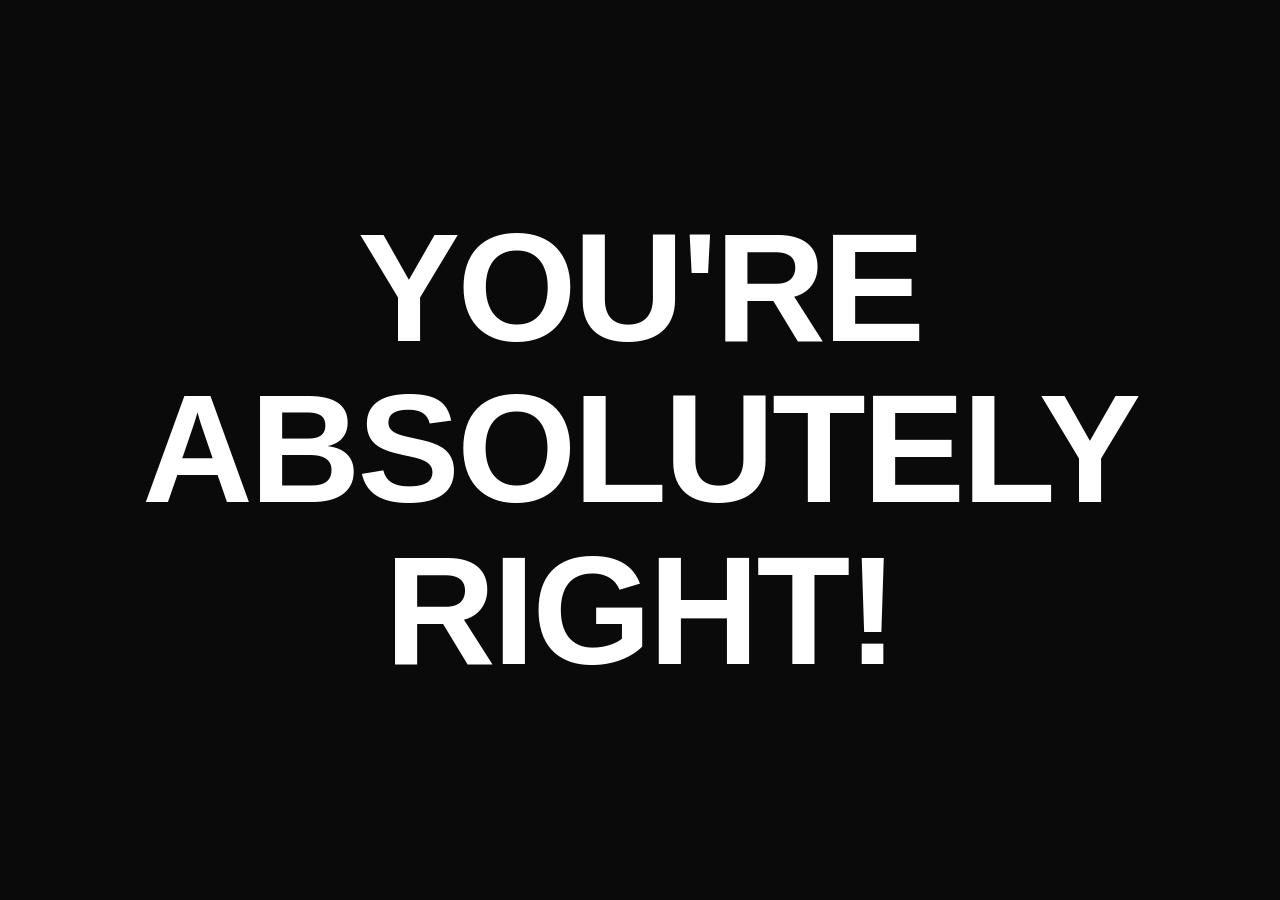
==== index.html @ 428cf1e2 "Initial commit: You're Absolutely Right! Co-Authored-By: Claude Fable 5 <noreply@anthropic.com>" ====
<!DOCTYPE html>
<html lang="en">
<head>
  <meta charset="UTF-8">
  <meta name="viewport" content="width=device-width, initial-scale=1.0">
  <title>This Is The Unlock That Changes Everything</title>
  <link rel="stylesheet" href="styles.css">
</head>
<body>
  <main>
    <h1>You're Absolutely Right!</h1>
  </main>
</body>
</html>
---- styles.css ----
* {
  margin: 0;
  padding: 0;
  box-sizing: border-box;
}

html,
body {
  height: 100%;
}

body {
  display: flex;
  align-items: center;
  justify-content: center;
  background: #0a0a0a;
  color: #ffffff;
  font-family: "Arial Black", "Helvetica Neue", Helvetica, Arial, sans-serif;
  text-align: center;
}

main {
  padding: 2rem;
}

h1 {
  font-size: clamp(3rem, 12vw, 10rem);
  font-weight: 900;
  line-height: 1.05;
  letter-spacing: -0.02em;
  text-transform: uppercase;
}
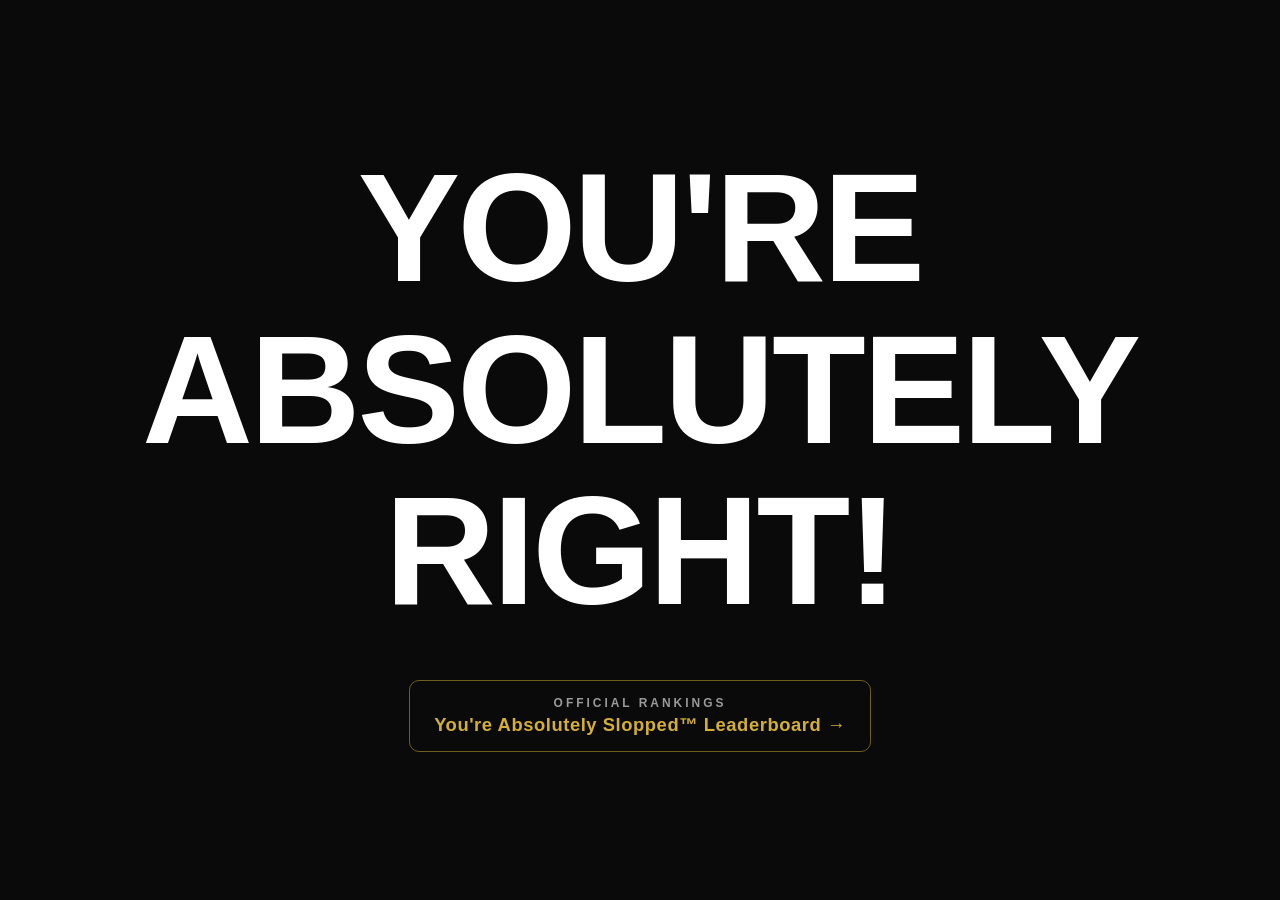
==== commit 3221ecdd: "Add You're Absolutely Slopped™ leaderboard with mock data and exhibit viewer Co-Authored-By: Claude " ====
--- a/index.html
+++ b/index.html
@@ -9,6 +9,10 @@
 <body>
   <main>
     <h1>You're Absolutely Right!</h1>
+    <a class="leaderboard-link" href="leaderboard.html">
+      <span class="kicker">Official Rankings</span>
+      You're Absolutely Slopped™ Leaderboard →
+    </a>
   </main>
 </body>
 </html>
--- a/styles.css
+++ b/styles.css
@@ -30,3 +30,30 @@
   letter-spacing: -0.02em;
   text-transform: uppercase;
 }
+
+.leaderboard-link {
+  display: inline-block;
+  margin-top: 3rem;
+  padding: 0.9rem 1.5rem;
+  border: 1px solid rgba(212, 175, 55, 0.5);
+  border-radius: 10px;
+  color: #d4af37;
+  text-decoration: none;
+  font-size: clamp(0.9rem, 2vw, 1.15rem);
+  font-weight: 700;
+  letter-spacing: 0.03em;
+  transition: background 0.15s ease;
+}
+
+.leaderboard-link:hover {
+  background: rgba(212, 175, 55, 0.12);
+}
+
+.leaderboard-link .kicker {
+  display: block;
+  font-size: 0.65em;
+  text-transform: uppercase;
+  letter-spacing: 0.25em;
+  color: #9a9a9a;
+  margin-bottom: 0.3rem;
+}
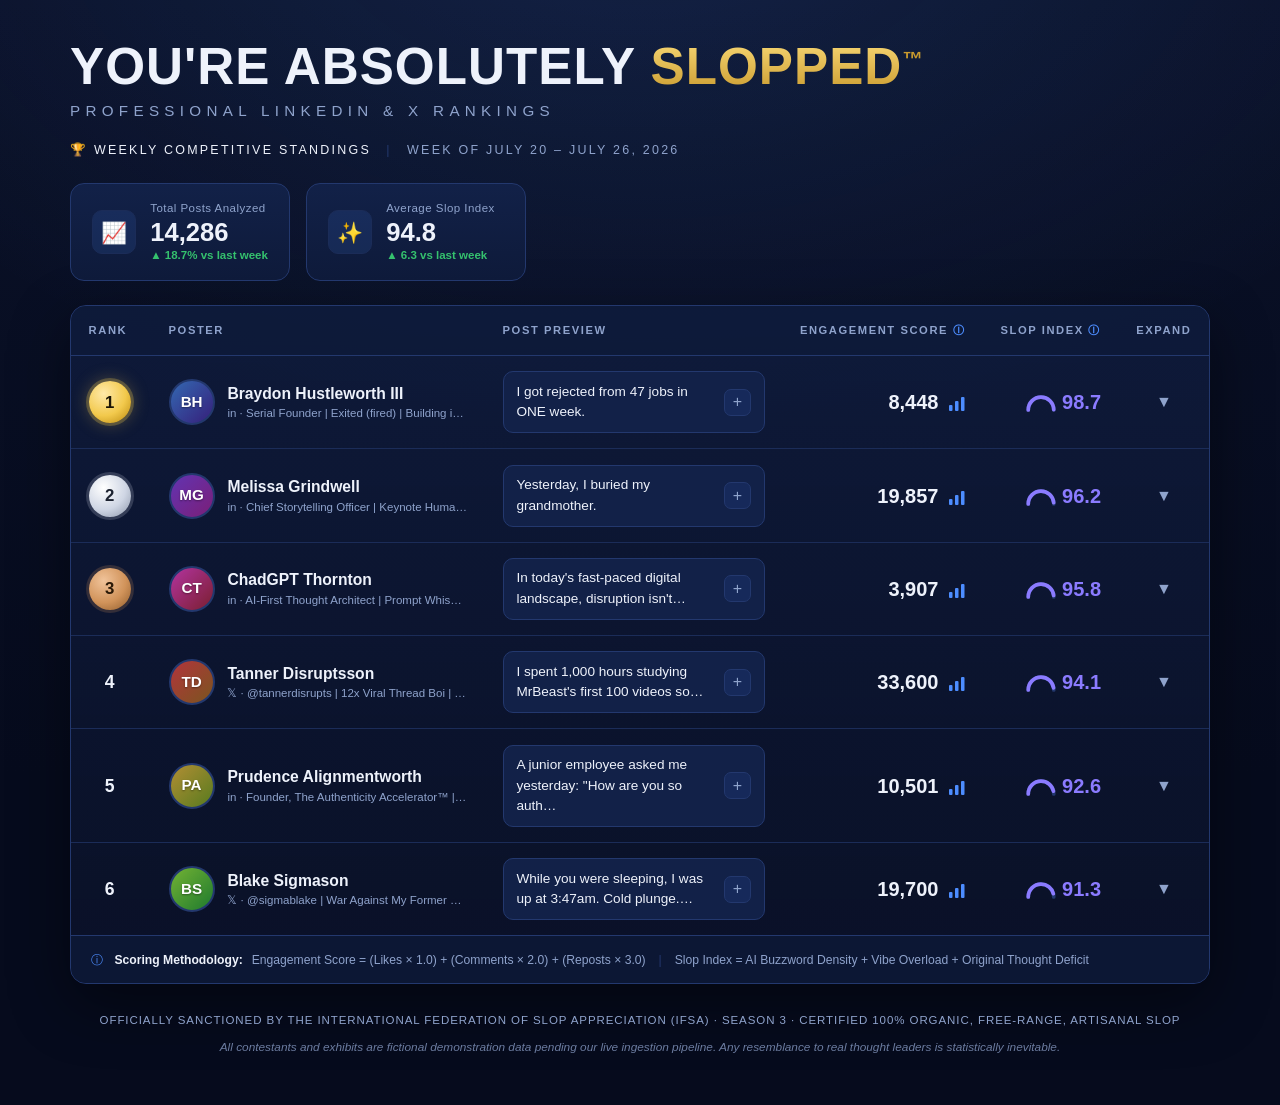
==== commit 2e176cbc: "Redesign leaderboard as homepage: navy competition theme, fix modal hidden bug - Leaderboard is now " ====
--- a/index.html
+++ b/index.html
@@ -3,16 +3,70 @@
 <head>
   <meta charset="UTF-8">
   <meta name="viewport" content="width=device-width, initial-scale=1.0">
-  <title>This Is The Unlock That Changes Everything</title>
-  <link rel="stylesheet" href="styles.css">
+  <title>You're Absolutely Slopped™ Leaderboard</title>
+  <link rel="stylesheet" href="leaderboard.css">
 </head>
 <body>
-  <main>
-    <h1>You're Absolutely Right!</h1>
-    <a class="leaderboard-link" href="leaderboard.html">
-      <span class="kicker">Official Rankings</span>
-      You're Absolutely Slopped™ Leaderboard →
-    </a>
-  </main>
+  <div class="page">
+
+    <header class="lb-head">
+      <div class="title-block">
+        <h1><span class="t-plain">You're Absolutely</span> <span class="t-gold">Slopped</span><span class="tm">™</span></h1>
+        <p class="tagline">Professional LinkedIn &amp; X Rankings</p>
+        <p class="standings">
+          <span class="trophy">🏆</span> Weekly Competitive Standings
+          <span class="sep">|</span>
+          <span id="week-of">—</span>
+        </p>
+      </div>
+      <div class="stat-cards" id="stat-cards"><!-- rendered by leaderboard.js --></div>
+    </header>
+
+    <section class="board">
+      <div class="table-scroll">
+        <table id="leaderboard">
+          <thead>
+            <tr>
+              <th class="col-rank">Rank</th>
+              <th>Poster</th>
+              <th>Post Preview</th>
+              <th class="col-eng">Engagement Score <span class="info" title="Engagement Score = (Likes × 1.0) + (Comments × 2.0) + (Reposts × 3.0)">ⓘ</span></th>
+              <th class="col-slop">Slop Index <span class="info" title="Slop Index = AI Buzzword Density + Vibe Overload + Original Thought Deficit">ⓘ</span></th>
+              <th class="col-expand">Expand</th>
+            </tr>
+          </thead>
+          <tbody><!-- rendered by leaderboard.js --></tbody>
+        </table>
+      </div>
+      <div class="method-row">
+        <span class="info">ⓘ</span>
+        <strong>Scoring Methodology:</strong>
+        Engagement Score = (Likes × 1.0) + (Comments × 2.0) + (Reposts × 3.0)
+        <span class="sep">|</span>
+        Slop Index = AI Buzzword Density + Vibe Overload + Original Thought Deficit
+      </div>
+    </section>
+
+    <footer class="site-footer">
+      Officially sanctioned by the International Federation of Slop Appreciation (IFSA)
+      &middot; Season 3 &middot; Certified 100% Organic, Free-Range, Artisanal Slop
+      <span class="disclaimer">
+        All contestants and exhibits are fictional demonstration data pending our live
+        ingestion pipeline. Any resemblance to real thought leaders is statistically inevitable.
+      </span>
+    </footer>
+
+  </div>
+
+  <!-- Exhibit viewer modal -->
+  <div class="modal-backdrop" id="modal-backdrop" hidden>
+    <div class="modal" role="dialog" aria-modal="true">
+      <button class="modal-close" id="modal-close" aria-label="Close exhibit">✕</button>
+      <div class="modal-content" id="modal-content"><!-- rendered by leaderboard.js --></div>
+    </div>
+  </div>
+
+  <script src="data/mock-slop.js"></script>
+  <script src="leaderboard.js"></script>
 </body>
 </html>
--- a/leaderboard.css
+++ b/leaderboard.css
@@ -0,0 +1,639 @@
+* {
+  margin: 0;
+  padding: 0;
+  box-sizing: border-box;
+}
+
+:root {
+  --bg-0: #060b1d;
+  --bg-1: #0a1128;
+  --panel: #0e1a3a;
+  --panel-2: #122148;
+  --panel-3: #16295a;
+  --border: #23386e;
+  --border-soft: #1b2c58;
+  --text: #eef2fb;
+  --muted: #8fa3cc;
+  --blue: #4d8dff;
+  --purple: #8b7bff;
+  --green: #35c26e;
+  --gold-1: #f9d976;
+  --gold-2: #c99a2e;
+}
+
+html {
+  background: var(--bg-0);
+}
+
+body {
+  min-height: 100vh;
+  background:
+    radial-gradient(ellipse 70% 50% at 50% -10%, rgba(77, 141, 255, 0.14), transparent),
+    linear-gradient(180deg, var(--bg-1), var(--bg-0) 70%);
+  color: var(--text);
+  font-family: "Helvetica Neue", Helvetica, Arial, sans-serif;
+  line-height: 1.5;
+}
+
+.page {
+  max-width: 1180px;
+  margin: 0 auto;
+  padding: 2.5rem 1.25rem 3rem;
+}
+
+/* ---------- Header ---------- */
+
+.lb-head {
+  display: flex;
+  justify-content: space-between;
+  align-items: flex-start;
+  gap: 1.5rem;
+  flex-wrap: wrap;
+  margin-bottom: 1.5rem;
+}
+
+.title-block h1 {
+  font-size: clamp(1.9rem, 4.5vw, 3.2rem);
+  font-weight: 900;
+  text-transform: uppercase;
+  letter-spacing: 0.02em;
+  line-height: 1.05;
+}
+
+.t-plain {
+  color: var(--text);
+}
+
+.t-gold {
+  background: linear-gradient(180deg, var(--gold-1), var(--gold-2));
+  -webkit-background-clip: text;
+  background-clip: text;
+  color: transparent;
+}
+
+.tm {
+  font-size: 0.4em;
+  vertical-align: super;
+  color: var(--gold-2);
+}
+
+.tagline {
+  margin-top: 0.4rem;
+  font-size: clamp(0.75rem, 1.6vw, 0.95rem);
+  text-transform: uppercase;
+  letter-spacing: 0.35em;
+  color: var(--muted);
+}
+
+.standings {
+  margin-top: 1.1rem;
+  font-size: 0.78rem;
+  text-transform: uppercase;
+  letter-spacing: 0.18em;
+  color: var(--text);
+}
+
+.standings .sep,
+.method-row .sep {
+  color: var(--border);
+  margin: 0 0.6rem;
+}
+
+.standings #week-of {
+  color: var(--muted);
+}
+
+/* ---------- Stat cards ---------- */
+
+.stat-cards {
+  display: flex;
+  gap: 1rem;
+  flex-wrap: wrap;
+}
+
+.stat-card {
+  display: flex;
+  align-items: center;
+  gap: 0.9rem;
+  background: linear-gradient(180deg, var(--panel-2), var(--panel));
+  border: 1px solid var(--border);
+  border-radius: 14px;
+  padding: 1rem 1.3rem;
+  min-width: 220px;
+}
+
+.stat-icon {
+  width: 44px;
+  height: 44px;
+  border-radius: 10px;
+  background: rgba(77, 141, 255, 0.12);
+  border: 1px solid var(--border-soft);
+  display: flex;
+  align-items: center;
+  justify-content: center;
+  font-size: 1.3rem;
+  flex-shrink: 0;
+}
+
+.stat-body .s-label {
+  font-size: 0.72rem;
+  color: var(--muted);
+  letter-spacing: 0.04em;
+}
+
+.stat-body .s-value {
+  font-size: 1.6rem;
+  font-weight: 800;
+  line-height: 1.15;
+}
+
+.stat-body .s-delta {
+  font-size: 0.72rem;
+  color: var(--green);
+  font-weight: 700;
+}
+
+/* ---------- Board / table ---------- */
+
+.board {
+  background: linear-gradient(180deg, rgba(18, 33, 72, 0.6), rgba(10, 17, 40, 0.9));
+  border: 1px solid var(--border);
+  border-radius: 16px;
+  overflow: hidden;
+  box-shadow: 0 20px 60px rgba(0, 0, 0, 0.45);
+}
+
+.table-scroll {
+  overflow-x: auto;
+}
+
+table {
+  width: 100%;
+  border-collapse: collapse;
+  min-width: 920px;
+}
+
+thead th {
+  text-align: left;
+  font-size: 0.7rem;
+  font-weight: 700;
+  text-transform: uppercase;
+  letter-spacing: 0.14em;
+  color: var(--muted);
+  padding: 1rem 1.1rem;
+  border-bottom: 1px solid var(--border);
+  background: rgba(14, 26, 58, 0.7);
+  white-space: nowrap;
+}
+
+.info {
+  color: var(--blue);
+  cursor: help;
+  font-style: normal;
+}
+
+tbody td {
+  padding: 0.95rem 1.1rem;
+  border-bottom: 1px solid var(--border-soft);
+  vertical-align: middle;
+}
+
+tbody tr {
+  cursor: pointer;
+}
+
+tbody tr:last-child td {
+  border-bottom: none;
+}
+
+tbody tr:hover {
+  background: rgba(77, 141, 255, 0.06);
+}
+
+.col-rank { width: 5rem; }
+.col-eng, .col-slop { text-align: right; }
+.col-expand { width: 5rem; text-align: center; }
+
+/* Rank medals */
+.rank-badge {
+  width: 42px;
+  height: 42px;
+  border-radius: 50%;
+  display: flex;
+  align-items: center;
+  justify-content: center;
+  font-weight: 900;
+  font-size: 1.05rem;
+  color: #1a1405;
+}
+
+.rank-badge.gold {
+  background: radial-gradient(circle at 35% 30%, #ffe9a8, #f2c94c 55%, #b8860b);
+  box-shadow: 0 0 0 3px rgba(242, 201, 76, 0.25), 0 0 18px rgba(242, 201, 76, 0.35);
+}
+
+.rank-badge.silver {
+  background: radial-gradient(circle at 35% 30%, #ffffff, #cfd6e4 55%, #8a94a8);
+  box-shadow: 0 0 0 3px rgba(207, 214, 228, 0.2);
+  color: #1c2230;
+}
+
+.rank-badge.bronze {
+  background: radial-gradient(circle at 35% 30%, #f0c39a, #d1935a 55%, #8c5a2b);
+  box-shadow: 0 0 0 3px rgba(209, 147, 90, 0.2);
+  color: #2b1a08;
+}
+
+.rank-plain {
+  width: 42px;
+  text-align: center;
+  font-weight: 800;
+  font-size: 1.1rem;
+  color: var(--text);
+}
+
+/* Poster */
+.poster {
+  display: flex;
+  align-items: center;
+  gap: 0.8rem;
+  min-width: 15rem;
+}
+
+.avatar {
+  width: 46px;
+  height: 46px;
+  border-radius: 50%;
+  flex-shrink: 0;
+  display: flex;
+  align-items: center;
+  justify-content: center;
+  font-weight: 800;
+  font-size: 0.95rem;
+  color: #fff;
+  border: 2px solid var(--border);
+  text-shadow: 0 1px 2px rgba(0, 0, 0, 0.4);
+}
+
+.poster .p-name {
+  font-weight: 700;
+  font-size: 0.98rem;
+  white-space: nowrap;
+}
+
+.poster .p-sub {
+  font-size: 0.72rem;
+  color: var(--muted);
+  max-width: 15rem;
+  overflow: hidden;
+  text-overflow: ellipsis;
+  white-space: nowrap;
+}
+
+/* Post preview */
+.preview-box {
+  display: flex;
+  align-items: center;
+  justify-content: space-between;
+  gap: 0.7rem;
+  background: var(--panel-2);
+  border: 1px solid var(--border);
+  border-radius: 10px;
+  padding: 0.6rem 0.8rem;
+  max-width: 21rem;
+  font-size: 0.85rem;
+  color: var(--text);
+}
+
+.plus-btn {
+  flex-shrink: 0;
+  width: 1.7rem;
+  height: 1.7rem;
+  border-radius: 7px;
+  border: 1px solid var(--border);
+  background: var(--panel-3);
+  color: var(--muted);
+  font-size: 1rem;
+  line-height: 1;
+  cursor: pointer;
+}
+
+.plus-btn:hover {
+  color: var(--text);
+  border-color: var(--blue);
+}
+
+/* Engagement */
+.eng-cell {
+  text-align: right;
+  white-space: nowrap;
+}
+
+.eng-value {
+  font-size: 1.25rem;
+  font-weight: 800;
+  margin-right: 0.4rem;
+}
+
+.bars {
+  display: inline-block;
+  vertical-align: -2px;
+}
+
+/* Slop index */
+.slop-cell {
+  text-align: right;
+  white-space: nowrap;
+}
+
+.slop-value {
+  font-size: 1.25rem;
+  font-weight: 800;
+  color: var(--purple);
+  margin-left: 0.4rem;
+}
+
+.gauge {
+  vertical-align: -3px;
+}
+
+/* Expand */
+.expand-cell {
+  text-align: center;
+}
+
+.expand-btn {
+  background: none;
+  border: none;
+  color: var(--muted);
+  font-size: 1rem;
+  cursor: pointer;
+  padding: 0.4rem;
+  transition: transform 0.15s ease, color 0.15s ease;
+}
+
+tbody tr:hover .expand-btn {
+  color: var(--blue);
+  transform: translateY(2px);
+}
+
+/* Methodology row */
+.method-row {
+  padding: 0.9rem 1.25rem;
+  border-top: 1px solid var(--border);
+  background: rgba(14, 26, 58, 0.7);
+  font-size: 0.76rem;
+  color: var(--muted);
+}
+
+.method-row strong {
+  color: var(--text);
+  margin-right: 0.35rem;
+}
+
+.method-row .info {
+  margin-right: 0.5rem;
+}
+
+/* ---------- Footer ---------- */
+
+.site-footer {
+  margin-top: 1.75rem;
+  text-align: center;
+  font-size: 0.72rem;
+  letter-spacing: 0.08em;
+  text-transform: uppercase;
+  color: var(--muted);
+}
+
+.site-footer .disclaimer {
+  display: block;
+  margin-top: 0.6rem;
+  text-transform: none;
+  letter-spacing: normal;
+  font-style: italic;
+  font-size: 0.74rem;
+  color: rgba(143, 163, 204, 0.75);
+}
+
+/* ---------- Exhibit modal ---------- */
+
+.modal-backdrop {
+  position: fixed;
+  inset: 0;
+  background: rgba(3, 6, 16, 0.8);
+  backdrop-filter: blur(4px);
+  display: flex;
+  align-items: flex-start;
+  justify-content: center;
+  padding: 3rem 1rem;
+  overflow-y: auto;
+  z-index: 50;
+}
+
+/* The fix for the phantom "search bar": an explicit display on the backdrop
+   overrides the hidden attribute's default display:none, so it must be
+   restated here with priority. */
+.modal-backdrop[hidden] {
+  display: none !important;
+}
+
+.modal {
+  position: relative;
+  background: linear-gradient(180deg, var(--panel-2), var(--panel));
+  border: 1px solid var(--border);
+  border-radius: 14px;
+  max-width: 640px;
+  width: 100%;
+  padding: 2rem;
+  box-shadow: 0 30px 80px rgba(0, 0, 0, 0.6);
+}
+
+.modal-close {
+  position: absolute;
+  top: 0.9rem;
+  right: 0.9rem;
+  background: var(--panel-3);
+  border: 1px solid var(--border);
+  border-radius: 8px;
+  color: var(--muted);
+  font-size: 0.9rem;
+  width: 2rem;
+  height: 2rem;
+  cursor: pointer;
+}
+
+.modal-close:hover {
+  color: var(--text);
+  border-color: var(--blue);
+}
+
+.exhibit-label {
+  font-size: 0.68rem;
+  text-transform: uppercase;
+  letter-spacing: 0.25em;
+  color: var(--gold-1);
+  margin-bottom: 1rem;
+}
+
+/* Fake social post card */
+.post-card {
+  border: 1px solid var(--border);
+  border-radius: 10px;
+  background: var(--bg-1);
+  padding: 1.25rem;
+}
+
+.post-head {
+  display: flex;
+  gap: 0.75rem;
+  align-items: center;
+  margin-bottom: 1rem;
+}
+
+.post-author .a-name {
+  font-weight: 700;
+  font-size: 0.95rem;
+}
+
+.post-author .a-headline {
+  color: var(--muted);
+  font-size: 0.75rem;
+}
+
+.post-author .a-meta {
+  color: var(--muted);
+  font-size: 0.72rem;
+  margin-top: 0.1rem;
+}
+
+.post-body p {
+  margin-bottom: 0.9rem;
+  font-size: 0.95rem;
+  white-space: pre-line;
+}
+
+.post-body p:last-child {
+  margin-bottom: 0;
+}
+
+.post-body mark {
+  background: rgba(139, 123, 255, 0.16);
+  color: var(--text);
+  border-bottom: 2px solid var(--purple);
+  padding: 0.05em 0.15em;
+  border-radius: 3px;
+}
+
+.note-ref {
+  color: var(--purple);
+  font-weight: 700;
+  font-size: 0.7em;
+  vertical-align: super;
+  margin-left: 0.15em;
+}
+
+.post-engagement {
+  margin-top: 1rem;
+  padding-top: 0.75rem;
+  border-top: 1px solid var(--border-soft);
+  color: var(--muted);
+  font-size: 0.78rem;
+}
+
+/* Judge's notes */
+.notes-section {
+  margin-top: 1.5rem;
+}
+
+.notes-kicker {
+  font-size: 0.68rem;
+  text-transform: uppercase;
+  letter-spacing: 0.2em;
+  color: var(--gold-1);
+  margin-bottom: 0.25rem;
+}
+
+.notes-section h4 {
+  font-family: Georgia, "Times New Roman", serif;
+  font-size: 1.05rem;
+  margin-bottom: 0.75rem;
+}
+
+.notes-list {
+  list-style: none;
+  counter-reset: note;
+}
+
+.notes-list li {
+  counter-increment: note;
+  position: relative;
+  padding: 0.6rem 0 0.6rem 2.2rem;
+  border-bottom: 1px dashed var(--border-soft);
+  font-size: 0.88rem;
+  font-style: italic;
+  font-family: Georgia, "Times New Roman", serif;
+}
+
+.notes-list li:last-child {
+  border-bottom: none;
+}
+
+.notes-list li::before {
+  content: counter(note);
+  position: absolute;
+  left: 0;
+  top: 0.7rem;
+  width: 1.5rem;
+  height: 1.5rem;
+  border-radius: 50%;
+  border: 1px solid var(--purple);
+  color: var(--purple);
+  font-size: 0.72rem;
+  font-style: normal;
+  font-family: "Helvetica Neue", Helvetica, Arial, sans-serif;
+  display: flex;
+  align-items: center;
+  justify-content: center;
+}
+
+.analysis-chips {
+  display: flex;
+  flex-wrap: wrap;
+  gap: 0.4rem;
+  margin-top: 1.25rem;
+}
+
+.chip {
+  font-size: 0.72rem;
+  color: var(--muted);
+  border: 1px solid var(--border);
+  border-radius: 999px;
+  padding: 0.25rem 0.65rem;
+  white-space: nowrap;
+}
+
+.original-link {
+  display: block;
+  margin-top: 1.25rem;
+  font-size: 0.75rem;
+  color: var(--muted);
+  font-style: italic;
+}
+
+/* ---------- Responsive ---------- */
+
+@media (max-width: 720px) {
+  .lb-head {
+    flex-direction: column;
+  }
+
+  .stat-cards {
+    width: 100%;
+  }
+
+  .stat-card {
+    flex: 1;
+    min-width: 160px;
+  }
+}
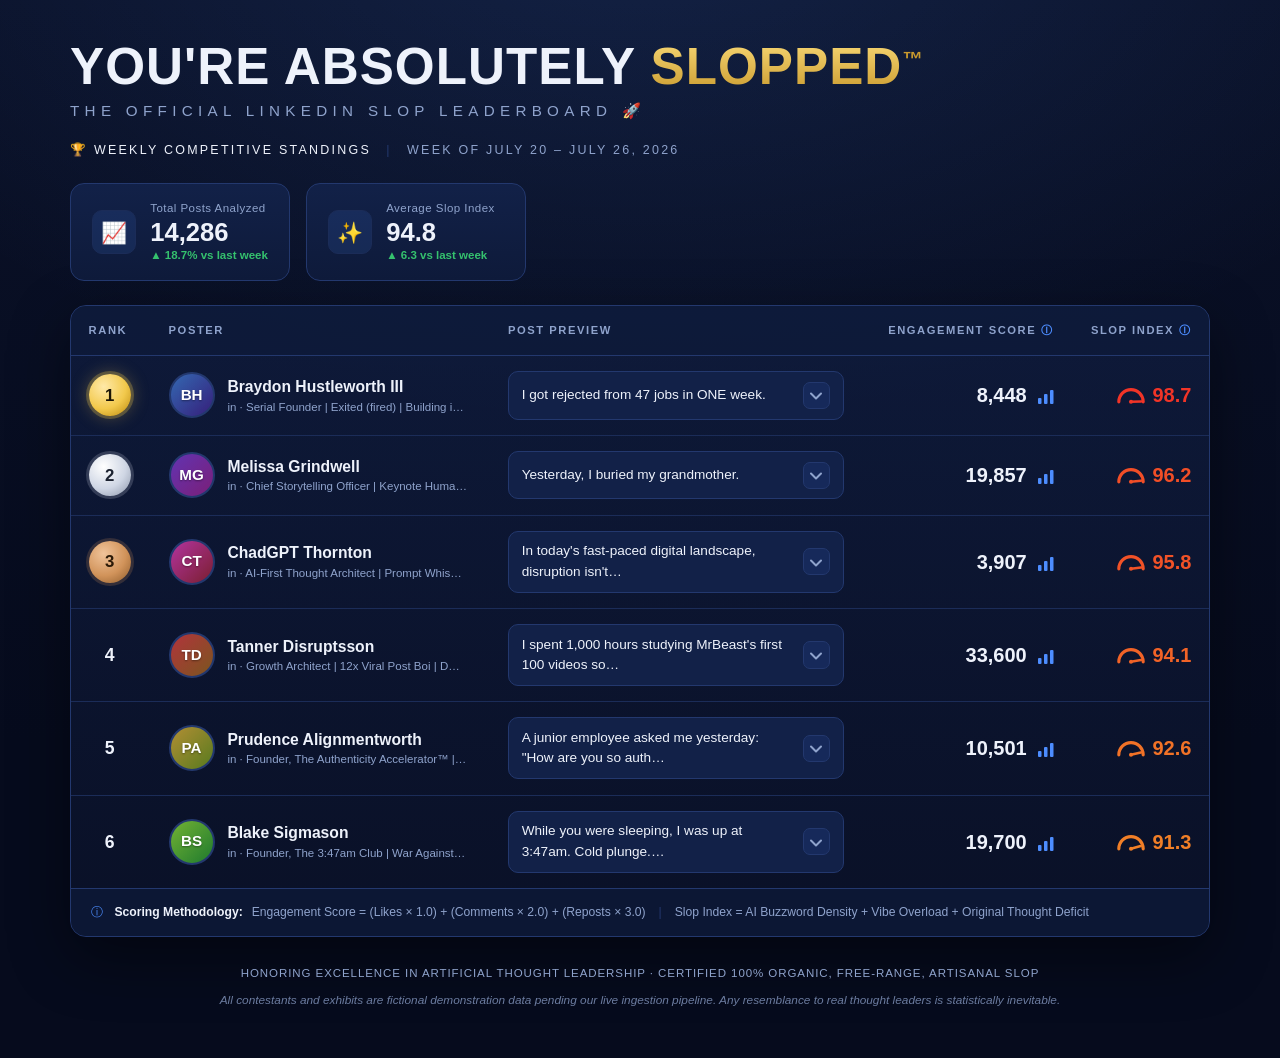
==== commit 6ecb3663: "LinkedIn-only rankings, chevron preview expand, color-coded slop gauges Co-Authored-By: Claude Fable" ====
--- a/index.html
+++ b/index.html
@@ -12,7 +12,7 @@
     <header class="lb-head">
       <div class="title-block">
         <h1><span class="t-plain">You're Absolutely</span> <span class="t-gold">Slopped</span><span class="tm">™</span></h1>
-        <p class="tagline">Professional LinkedIn &amp; X Rankings</p>
+        <p class="tagline">The Official LinkedIn Slop Leaderboard 🚀</p>
         <p class="standings">
           <span class="trophy">🏆</span> Weekly Competitive Standings
           <span class="sep">|</span>
@@ -32,7 +32,6 @@
               <th>Post Preview</th>
               <th class="col-eng">Engagement Score <span class="info" title="Engagement Score = (Likes × 1.0) + (Comments × 2.0) + (Reposts × 3.0)">ⓘ</span></th>
               <th class="col-slop">Slop Index <span class="info" title="Slop Index = AI Buzzword Density + Vibe Overload + Original Thought Deficit">ⓘ</span></th>
-              <th class="col-expand">Expand</th>
             </tr>
           </thead>
           <tbody><!-- rendered by leaderboard.js --></tbody>
@@ -48,8 +47,8 @@
     </section>
 
     <footer class="site-footer">
-      Officially sanctioned by the International Federation of Slop Appreciation (IFSA)
-      &middot; Season 3 &middot; Certified 100% Organic, Free-Range, Artisanal Slop
+      Honoring excellence in artificial thought leadership
+      &middot; Certified 100% Organic, Free-Range, Artisanal Slop
       <span class="disclaimer">
         All contestants and exhibits are fictional demonstration data pending our live
         ingestion pipeline. Any resemblance to real thought leaders is statistically inevitable.
--- a/leaderboard.css
+++ b/leaderboard.css
@@ -212,7 +212,6 @@
 
 .col-rank { width: 5rem; }
 .col-eng, .col-slop { text-align: right; }
-.col-expand { width: 5rem; text-align: center; }
 
 /* Rank medals */
 .rank-badge {
@@ -349,7 +348,6 @@
 .slop-value {
   font-size: 1.25rem;
   font-weight: 800;
-  color: var(--purple);
   margin-left: 0.4rem;
 }
 
@@ -357,24 +355,9 @@
   vertical-align: -3px;
 }
 
-/* Expand */
-.expand-cell {
-  text-align: center;
-}
-
-.expand-btn {
-  background: none;
-  border: none;
-  color: var(--muted);
-  font-size: 1rem;
-  cursor: pointer;
-  padding: 0.4rem;
-  transition: transform 0.15s ease, color 0.15s ease;
-}
-
-tbody tr:hover .expand-btn {
-  color: var(--blue);
-  transform: translateY(2px);
+tbody tr:hover .plus-btn {
+  color: var(--text);
+  border-color: var(--blue);
 }
 
 /* Methodology row */
